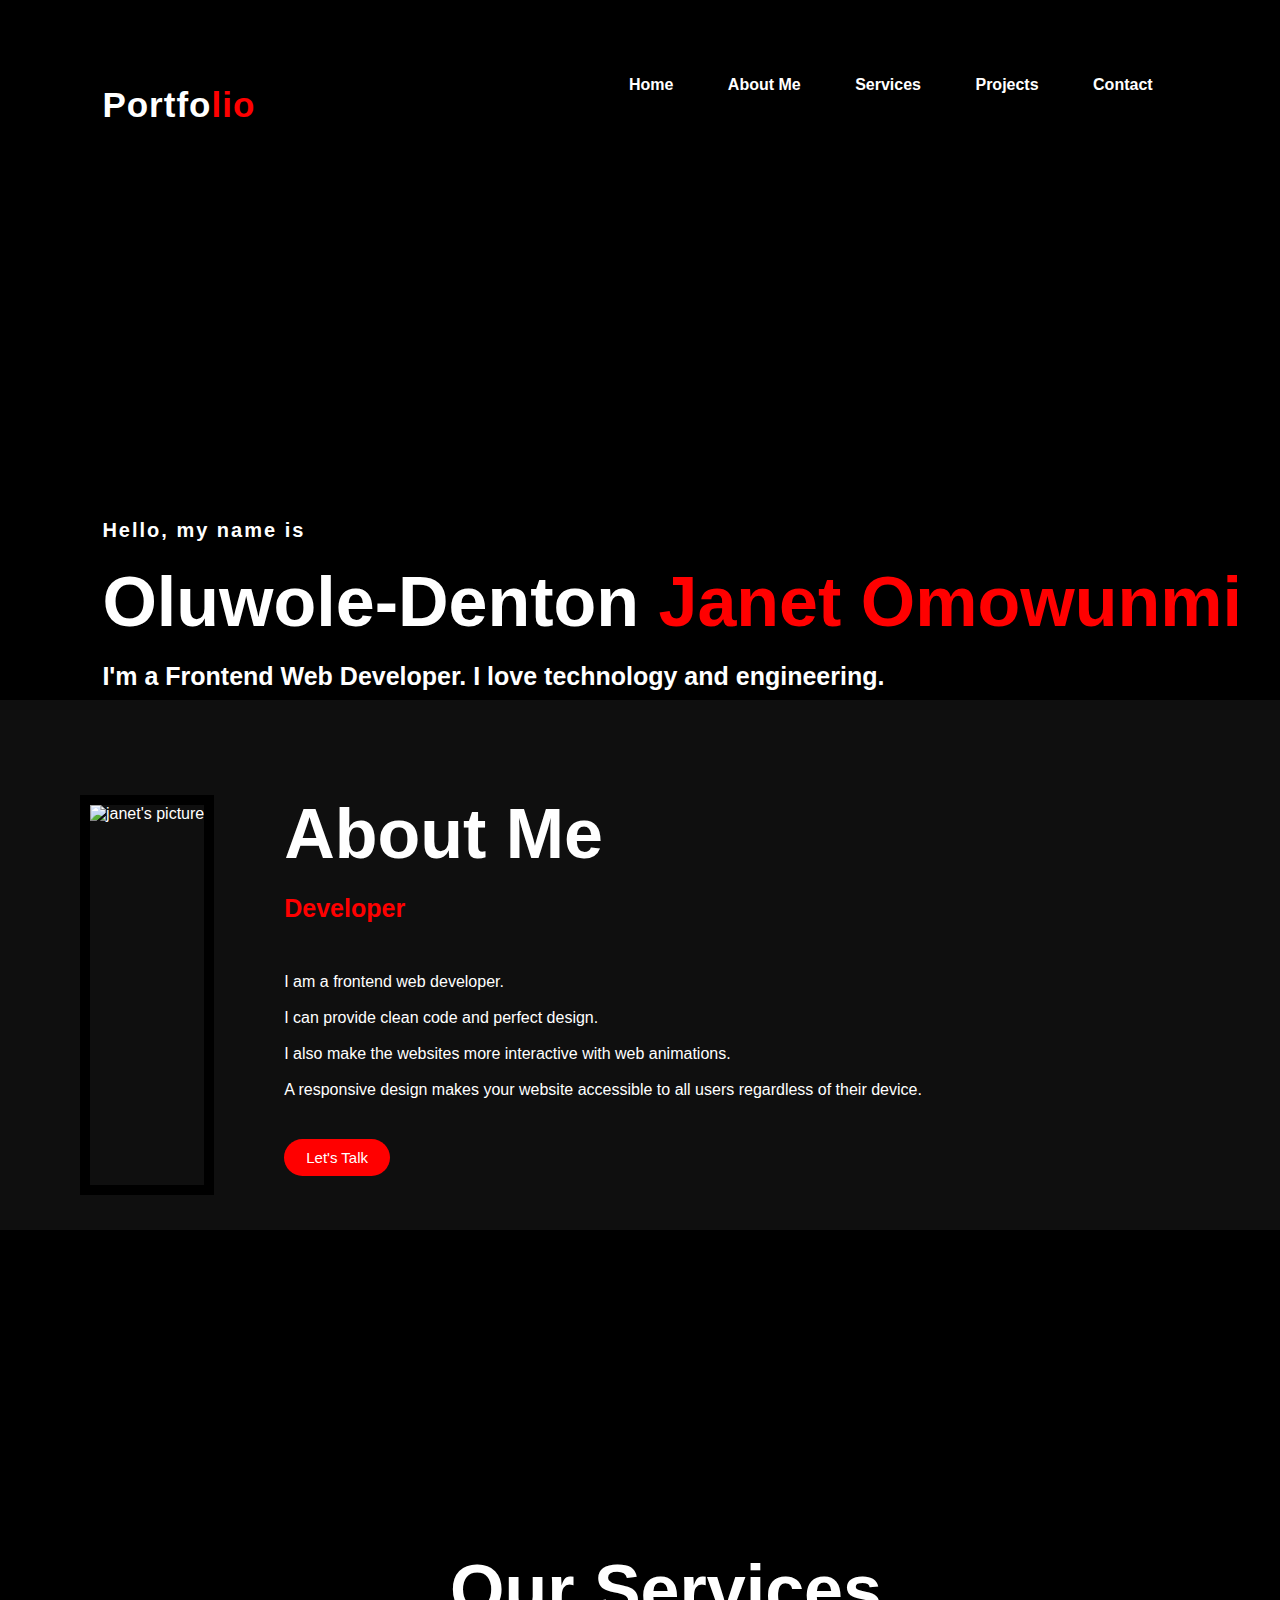
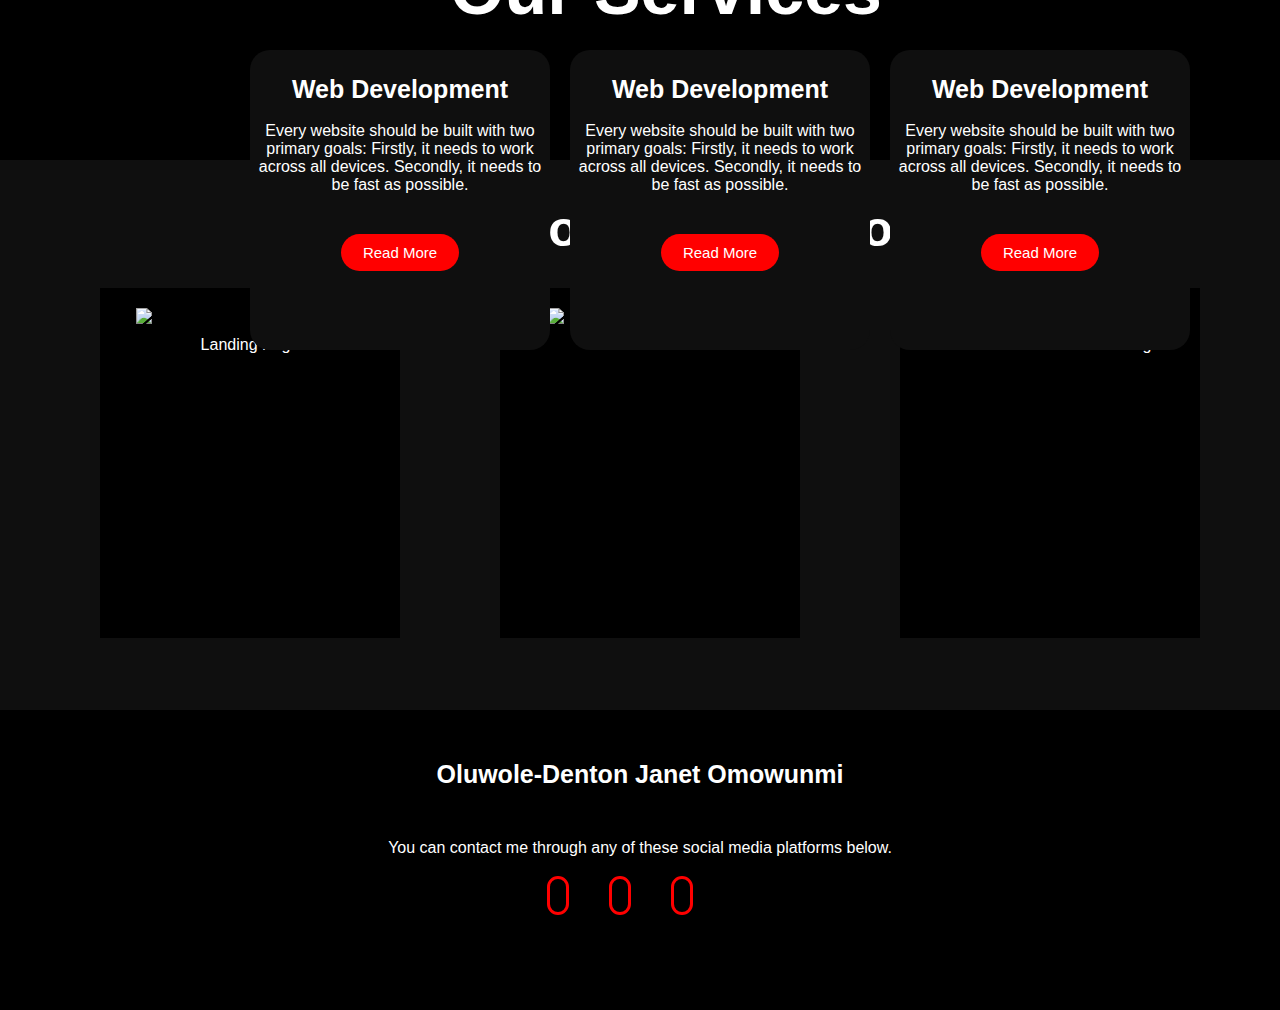
==== index.html @ 13a3f8d1 "first commit" ====
<!DOCTYPE html>
<html>

<head>
  <meta charset="utf-8">
  <meta name="viewport" content="width=device-width" initial-scale="1.0">
  <title>My Portfolio</title>
  <script src="https://kit.fontawesome.com/b4a56722fb.js" crossorigin="anonymous"></script>
  <link href="style.css" rel="stylesheet" type="text/css" />
</head>

<body>
  <!----Portfolio starts here---->
  <header>
    <div class="me" id="Home">
      <nav>
        <h2 class="logo">Portfo<span>lio</span></h2>
        <ul>
          <li><a href="#Home">Home</a></li>
          <li><a href="#About_Me">About Me</a></li>
          <li><a href="#Services">Services</a></li>
          <li><a href="#Projects">Projects</a></li>
          <li><a href="#Contact">Contact</a></li>
        </ul>
      </nav>

      <div class="content" id="text">
        <h4>Hello, my name is</h4>
        <h1>Oluwole-Denton <span>Janet Omowunmi</span></h1>
        <h3>I'm a Frontend Web Developer. I love technology and engineering. </h3>
      </div>
    </div>
  </header>
  <main>
    <div class="section2" id="About_Me">
      <img src="https://lh3.googleusercontent.com/a/ALm5wu2fIOqvQhjHLecjQSnTePix9_LePBhVyEvqYStrFA=s288-p-rw-no"
        alt="janet's picture" />
      <div class="section">
        <h1>About Me</h1>
        <h3><span>Developer</span></h3>
        <p>I am a frontend web developer.<br><br> I can provide clean code and perfect design.<br><br> I also make the
          websites more interactive with web animations.<br><br> A responsive design makes your website accessible to
          all users regardless of their device.</p>
        <a href="https://wa.me/+23466137025"><button type="button">Let's Talk</button></a>
      </div>
    </div>
    <div class="section3" id="Services">
      <h1 class="main">Our Services</h1>
      <div class="subs">
        <div class="sub1">
          <i class="fa-sharp fa-solid fa-bars fa-2x"></i>
          <h3 id="h3">Web Development</h3>
          <p>Every website should be built with two primary goals: Firstly, it needs to work across all devices.
            Secondly, it needs to be fast as possible. </p>
          <a href=""><button type="button">Read More</button></a>
        </div>
        <div class="sub2">
          <i class="fa-sharp fa-solid fa-user fa-2x"></i>
          <h3 id="h3">Web Development</h3>
          <p>Every website should be built with two primary goals: Firstly, it needs to work across all devices.
            Secondly, it needs to be fast as possible. </p>
          <a href=""><button type="button">Read More</button></a>
        </div>
        <div class="sub3">
          <i class="fa-sharp fa-solid fa-bell fa-2x"></i>
          <h3 id="h3">Web Development</h3>
          <p>Every website should be built with two primary goals: Firstly, it needs to work across all devices.
            Secondly, it needs to be fast as possible. </p>
          <a href=""><button type="button">Read More</button></a>
        </div>
      </div>
    </div>
    <div class="section4" id="Projects">
      <h2>These are some of my projects</h2>
      <div class="project">
        <div class="project1">
          <img src="https://shots.codepen.io/freeCodeCamp/pen/RKRbwL-800.jpg?version=1619578937"
            alt="product landing page" id="imgs" />
          <a
            href="https://www.freecodecamp.org/learn/2022/responsive-web-design/build-a-product-landing-page-project/build-a-product-landing-page">Product
            Landing Page</a>
        </div>
        <div class="project2">
          <img src="https://shots.codepen.io/freeCodeCamp/pen/NNvBQW-800.jpg?version=1484146480" alt="Tribute Page"
            id="imgs" />
          <a
            href="https://www.freecodecamp.org/learn/2022/responsive-web-design/build-a-tribute-page-project/build-a-tribute-page">Tribute
            Page</a>
        </div>
        <div class="project3">
          <img src="https://shots.codepen.io/freeCodeCamp/pen/NdrKKL-1280.jpg?version=1606485576"
            alt="Technical Documentation Page" id="imgs" />
          <a
            href="https://www.freecodecamp.org/learn/2022/responsive-web-design/build-a-technical-documentation-page-project/build-a-technical-documentation-page">Technical
            Documentation Page</a>
        </div>
      </div>
    </div>
    <footer>
      <div class="section5" id="Contact">
        <h3 class="text">Oluwole-Denton Janet Omowunmi</h3>
        <p class="text2">You can contact me through any of these social media platforms below.</p>
        <i class="fa-brands fa-facebook-f" id="icon"></i>
        <i class="fa-solid fa-envelope" id="icon"></i>
        <i class="fa-brands fa-whatsapp" id="icon"></i>
      </div>
    </footer>
  </main>
</body>

</html>
---- style.css ----
* {
  padding: 0;
  margin: 0;
  font-family: "josefin sans",sans-serif;
  box-sizing: border-box;
}
.me {
  width: 100%;
  height: 700px;
  background-color: black;
}
nav {
  display: flex;
  align-items: center;
  justify-content: space-between;
  padding-top: 45px;
  padding-left: 8%;
  padding-right: 8%;

}
.logo {
  color: white;
  font-size: 35px;
  letter-spacing: 1px;
  cursor: pointer;
}
span {
  color: red;
}
nav ul li {
  list-style-type: none;
  display: inline-block;
  padding: 10px 25px;
}
nav ul li a {
  color: white;
  text-decoration: none;
  font-weight: bold;
  text-transform: capitalize;
}
nav ul li a:hover {
  color: red;
  transition: .4s;
}
.content {
  position: absolute;
  top: 70%;
  left: 8%;
  transform: translateY(-50%);
}
h1 {
  color: white;
  margin: 20px 0px 20px;
  font-size: 70px;
}
h3 {
  color: white;
  margin-bottom:50px;
  font-size: 25px;
}
h4 {
  color: white;
  font-size: 20px;
  letter-spacing: 2px;
}
.section2 {
  background-color: #0f0f0f;
  width: 100%;
  height: 550px;
   display: flex;
  align-items: center;
  color: white;
}
img {
  border: 10px solid black;
  height: 400px;
  margin-left: 80px;
  margin-top: 40px;
}
.section {
  margin-left: 70px;
}
button {
  border: none;
  border-radius: 20px;
  color: white;
  background-color: red;
  padding: 10px 22px;
  text-align: center;
  text-decoration: none;
  font-size: 15px;
  display: inline-block;
  cursor: pointer;
  margin-top: 40px;
}
.section3 {
  background-color: black;
  width: 100%;
  height: 550px;
  margin-top: -20px;
 text-align: center;
  display: flex;
  color: white;
  
}
.main {
  position: absolute;
  bottom: -750px;
  left: 450px;
}
.subs {
  display: flex;
  position: absolute;
  bottom: -1050px;
  left: 250px;
}
.sub1 {
  background-color: #0f0f0f;
  width: 300px;
  height: 300px;
  border-radius: 20px;
  margin-right: 20px;
  text-align: center;
}
i {
  color: red;
  margin-top: 10px;
}
#h3 {
 margin-top: 25px;
 margin-bottom: 18px;
}
.sub2 {
  background-color: #0f0f0f;
  width: 300px;
  height: 300px;
  border-radius: 20px;
  margin-right: 20px;
}
.sub3 {
  background-color: #0f0f0f;
  width: 300px;
  height: 300px;
  border-radius: 20px;
}
.section4 {
  background-color: #0f0f0f;
  width: 100%;
  height: 550px;
  margin-top: -20px;
  text-align: center;
}
h2 {
  color: white;
  font-size: 50px;
  padding-top: 40px;
}
.project {
  display: flex;
  padding-top: 30px;
}
.project1 {
  width: 300px;
  height: 350px;
  background-color: black;
  margin-left: 100px;
}
#imgs {
  width: 270px;
  height: 300px;
  margin-left: -2px;
  margin-top: 10px;
}
.project a {
  color: white;
  text-decoration: none;
}
.project a:hover {
  color: red;
  transition: 4s;
}
.project2 {
  width: 300px;
  height: 350px;
  background-color: black;
  margin-left: 100px;
}
.project3 {
  width: 300px;
  height: 350px;
  background-color: black;
  margin-left: 100px;
}
.section5 {
  background-color: black;
  width: 100%;
  height: 300px;
  text-align: center;
}
.text {
  padding-top: 50px;
}
.text2 {
  color: white;
  padding-bottom: 30px;
}
.section5 i {
  border: 3px solid red;
  color: white;
  border-radius: 20px;
}
#icon {
  margin-right: 40px;
  padding: 8px;
}
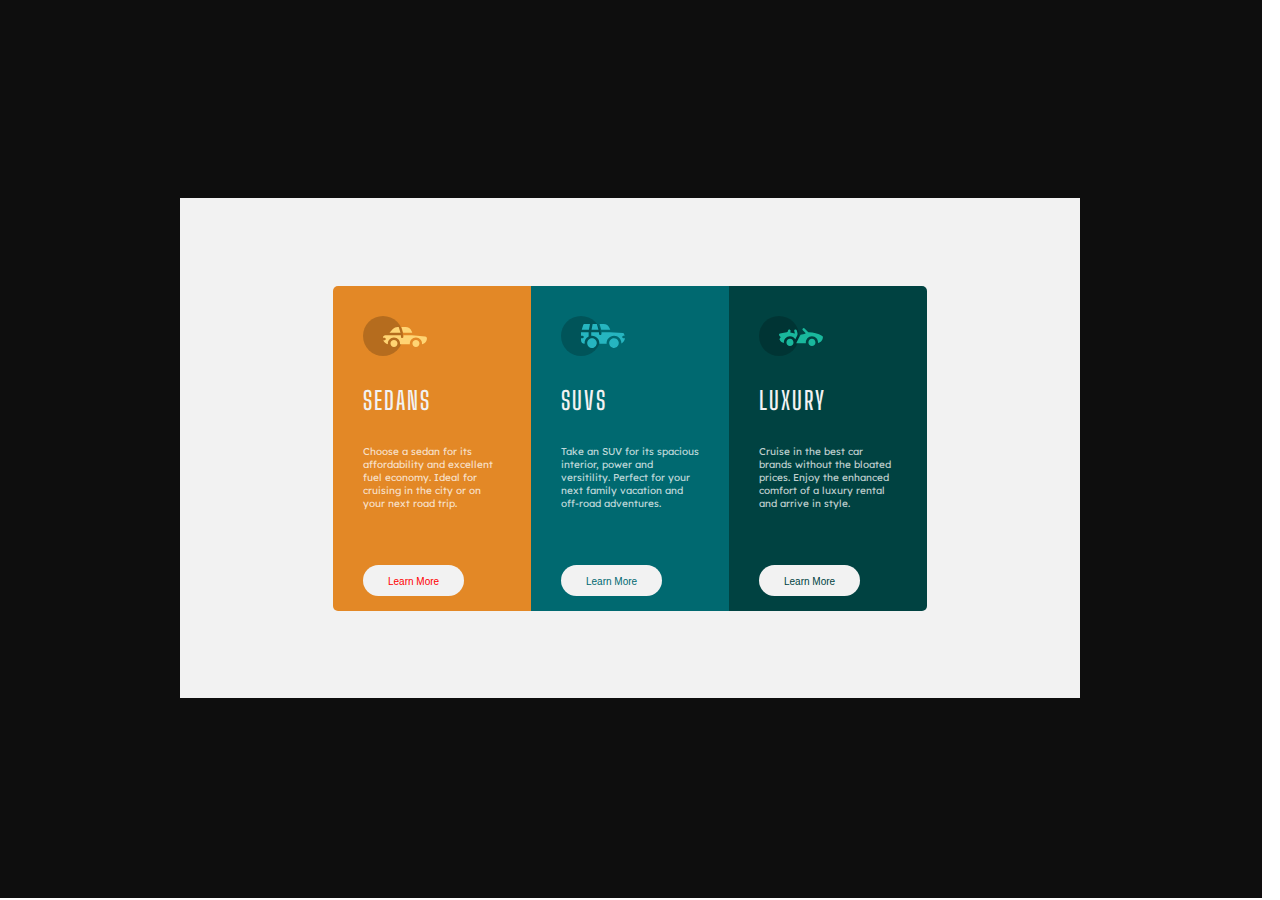
==== commit 97d2f6ac: "*" ====
--- a/index.html
+++ b/index.html
@@ -1,111 +1,50 @@
 <!DOCTYPE html>
-<html>
-
-<head>
-  <meta charset="utf-8">
-  <meta name="viewport" content="width=device-width" initial-scale="1.0">
-  <title>My Portfolio</title>
-  <script src="https://kit.fontawesome.com/b4a56722fb.js" crossorigin="anonymous"></script>
-  <link href="style.css" rel="stylesheet" type="text/css" />
-</head>
-
-<body>
-  <!----Portfolio starts here---->
-  <header>
-    <div class="me" id="Home">
-      <nav>
-        <h2 class="logo">Portfo<span>lio</span></h2>
-        <ul>
-          <li><a href="#Home">Home</a></li>
-          <li><a href="#About_Me">About Me</a></li>
-          <li><a href="#Services">Services</a></li>
-          <li><a href="#Projects">Projects</a></li>
-          <li><a href="#Contact">Contact</a></li>
-        </ul>
-      </nav>
-
-      <div class="content" id="text">
-        <h4>Hello, my name is</h4>
-        <h1>Oluwole-Denton <span>Janet Omowunmi</span></h1>
-        <h3>I'm a Frontend Web Developer. I love technology and engineering. </h3>
-      </div>
-    </div>
-  </header>
-  <main>
-    <div class="section2" id="About_Me">
-      <img src="https://lh3.googleusercontent.com/a/ALm5wu2fIOqvQhjHLecjQSnTePix9_LePBhVyEvqYStrFA=s288-p-rw-no"
-        alt="janet's picture" />
-      <div class="section">
-        <h1>About Me</h1>
-        <h3><span>Developer</span></h3>
-        <p>I am a frontend web developer.<br><br> I can provide clean code and perfect design.<br><br> I also make the
-          websites more interactive with web animations.<br><br> A responsive design makes your website accessible to
-          all users regardless of their device.</p>
-        <a href="https://wa.me/+23466137025"><button type="button">Let's Talk</button></a>
-      </div>
-    </div>
-    <div class="section3" id="Services">
-      <h1 class="main">Our Services</h1>
-      <div class="subs">
-        <div class="sub1">
-          <i class="fa-sharp fa-solid fa-bars fa-2x"></i>
-          <h3 id="h3">Web Development</h3>
-          <p>Every website should be built with two primary goals: Firstly, it needs to work across all devices.
-            Secondly, it needs to be fast as possible. </p>
-          <a href=""><button type="button">Read More</button></a>
+<html lang="en">
+  <head>
+    <meta charset="UTF-8" />
+    <meta http-equiv="X-UA-Compatible" content="IE=edge" />
+    <meta name="viewport" content="width=device-width, initial-scale=1.0" />
+    <link rel="stylesheet" href="index.css" />
+    <link
+      rel="stylesheet"
+      href="https://fonts.googleapis.com/css?family=Lexend+Deca|Big+Shoulders+Display"
+    />
+    <title>CSS FLEXBOX</title>
+  </head>
+  <body>
+    <header>
+      <nav><a href=""></a></nav>
+    </header>
+    <div class="flexcontainer1">
+      <div class="flexcontainer">
+        <div class="div1">
+          <img src="Copy of icon-sedans.svg" alt="sedan" class="img" />
+          <h2 class="h2">SEDANS</h2>
+          <p>
+            Choose a sedan for its affordability and excellent fuel economy.
+            Ideal for cruising in the city or on your next road trip.
+          </p>
+          <button><a href="" class="sedan">Learn More</a></button>
         </div>
-        <div class="sub2">
-          <i class="fa-sharp fa-solid fa-user fa-2x"></i>
-          <h3 id="h3">Web Development</h3>
-          <p>Every website should be built with two primary goals: Firstly, it needs to work across all devices.
-            Secondly, it needs to be fast as possible. </p>
-          <a href=""><button type="button">Read More</button></a>
+        <div class="div2">
+          <img src="Copy of icon-suvs.svg" alt="suvs" class="img" />
+          <h2 class="h2">SUVS</h2>
+          <p>
+            Take an SUV for its spacious interior, power and versitility.
+            Perfect for your next family vacation and off-road adventures.
+          </p>
+          <button><a href="" class="suv">Learn More</a></button>
         </div>
-        <div class="sub3">
-          <i class="fa-sharp fa-solid fa-bell fa-2x"></i>
-          <h3 id="h3">Web Development</h3>
-          <p>Every website should be built with two primary goals: Firstly, it needs to work across all devices.
-            Secondly, it needs to be fast as possible. </p>
-          <a href=""><button type="button">Read More</button></a>
+        <div class="div3">
+          <img src="Copy of icon-luxury.svg" alt="luxury" class="img" />
+          <h2 class="h2">LUXURY</h2>
+          <p>
+            Cruise in the best car brands without the bloated prices. Enjoy the
+            enhanced comfort of a luxury rental and arrive in style.
+          </p>
+          <button><a href="" class="luxury">Learn More</a></button>
         </div>
       </div>
     </div>
-    <div class="section4" id="Projects">
-      <h2>These are some of my projects</h2>
-      <div class="project">
-        <div class="project1">
-          <img src="https://shots.codepen.io/freeCodeCamp/pen/RKRbwL-800.jpg?version=1619578937"
-            alt="product landing page" id="imgs" />
-          <a
-            href="https://www.freecodecamp.org/learn/2022/responsive-web-design/build-a-product-landing-page-project/build-a-product-landing-page">Product
-            Landing Page</a>
-        </div>
-        <div class="project2">
-          <img src="https://shots.codepen.io/freeCodeCamp/pen/NNvBQW-800.jpg?version=1484146480" alt="Tribute Page"
-            id="imgs" />
-          <a
-            href="https://www.freecodecamp.org/learn/2022/responsive-web-design/build-a-tribute-page-project/build-a-tribute-page">Tribute
-            Page</a>
-        </div>
-        <div class="project3">
-          <img src="https://shots.codepen.io/freeCodeCamp/pen/NdrKKL-1280.jpg?version=1606485576"
-            alt="Technical Documentation Page" id="imgs" />
-          <a
-            href="https://www.freecodecamp.org/learn/2022/responsive-web-design/build-a-technical-documentation-page-project/build-a-technical-documentation-page">Technical
-            Documentation Page</a>
-        </div>
-      </div>
-    </div>
-    <footer>
-      <div class="section5" id="Contact">
-        <h3 class="text">Oluwole-Denton Janet Omowunmi</h3>
-        <p class="text2">You can contact me through any of these social media platforms below.</p>
-        <i class="fa-brands fa-facebook-f" id="icon"></i>
-        <i class="fa-solid fa-envelope" id="icon"></i>
-        <i class="fa-brands fa-whatsapp" id="icon"></i>
-      </div>
-    </footer>
-  </main>
-</body>
-
-</html>+  </body>
+</html>
--- a/index.css
+++ b/index.css
@@ -0,0 +1,89 @@
+.flexcontainer1 {
+  background-color: #0e0e0e;
+  width: 100%;
+  height: 100vh;
+  display: flex;
+  justify-content: center;
+  align-items: center;
+  margin: -10px;
+}
+/* Desktops: flexbox child columns */
+@media (min-width: 1440px) {
+  .item-col-3 {
+    width: 29%;
+  }
+}
+.flexcontainer {
+  display: flex;
+  background-color: hsl(0, 0%, 95%);
+  width: 900px;
+  height: 500px;
+  flex-direction: row;
+  justify-content: center;
+  align-items: center;
+}
+.div1 {
+  background-color: hsl(31, 77%, 52%);
+  height: 65%;
+  width: 22%;
+  border: 5px;
+  border-bottom-left-radius: 5px;
+  border-top-left-radius: 5px;
+}
+.div2 {
+  background-color: hsl(184, 100%, 22%);
+  height: 65%;
+  width: 22%;
+}
+.div3 {
+  background-color: hsl(179, 100%, 13%);
+  height: 65%;
+  width: 22%;
+  border-bottom-right-radius: 5px;
+  border-top-right-radius: 5px;
+}
+.img {
+  margin: 30px;
+}
+.h2 {
+  font-family: "Big Shoulders Display";
+  font-weight: 600;
+  margin-left: 30px;
+  margin-top: -5px;
+  color: hsl(0, 0%, 95%);
+  letter-spacing: 2px;
+  font-size: 25px;
+}
+p {
+  font-size: 10px;
+  font-family: "Lexend Deca";
+
+  margin: 30px;
+  color: hsla(0, 0%, 100%, 0.75);
+}
+button {
+  border-radius: 30px;
+  border: 0;
+  padding-left: 25px;
+  padding-right: 25px;
+  padding-top: 8px;
+  padding-bottom: 8px;
+  margin-left: 30px;
+  margin-top: 25px;
+  background-color: hsl(0, 0%, 95%);
+}
+.sedan {
+  text-decoration: none;
+  color: red;
+  font-size: x-small;
+}
+.suv {
+  text-decoration: none;
+  color: hsl(184, 100%, 22%);
+  font-size: x-small;
+}
+.luxury {
+  text-decoration: none;
+  color: hsl(179, 100%, 13%);
+  font-size: x-small;
+}
